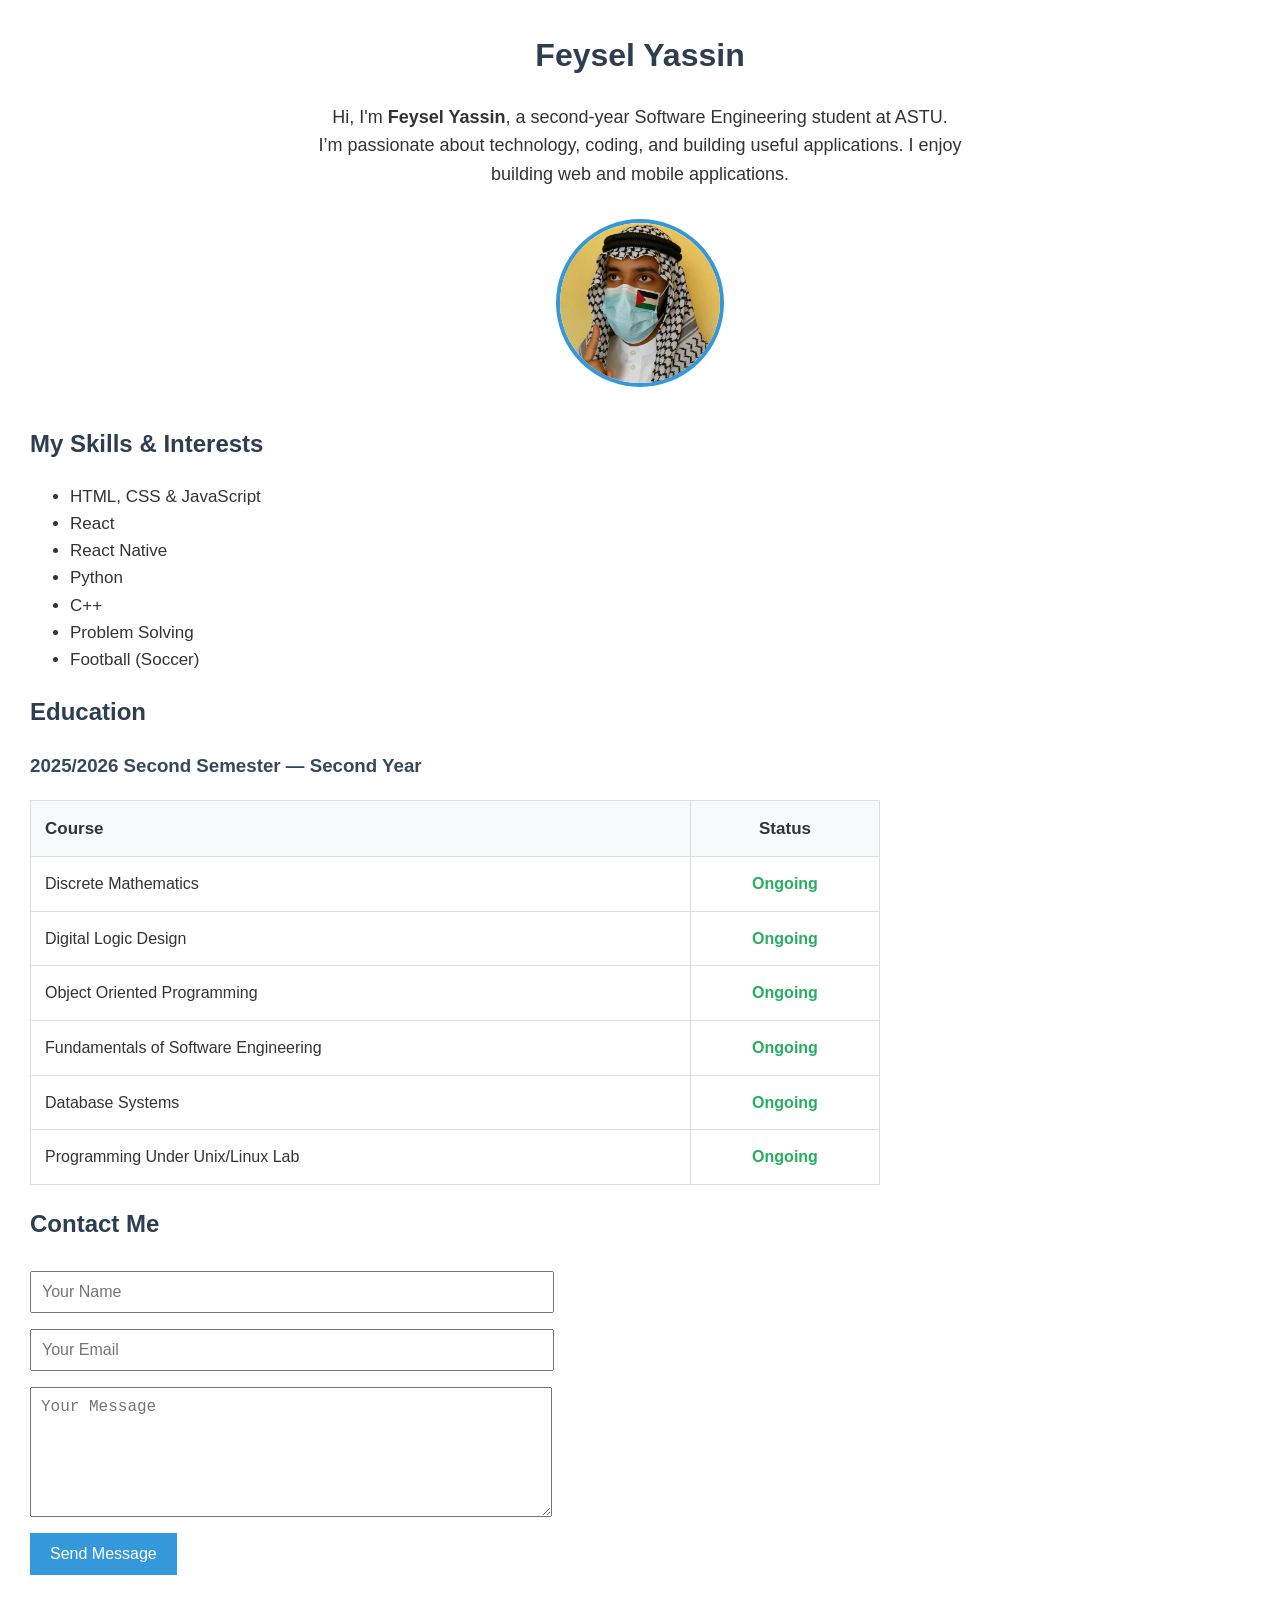
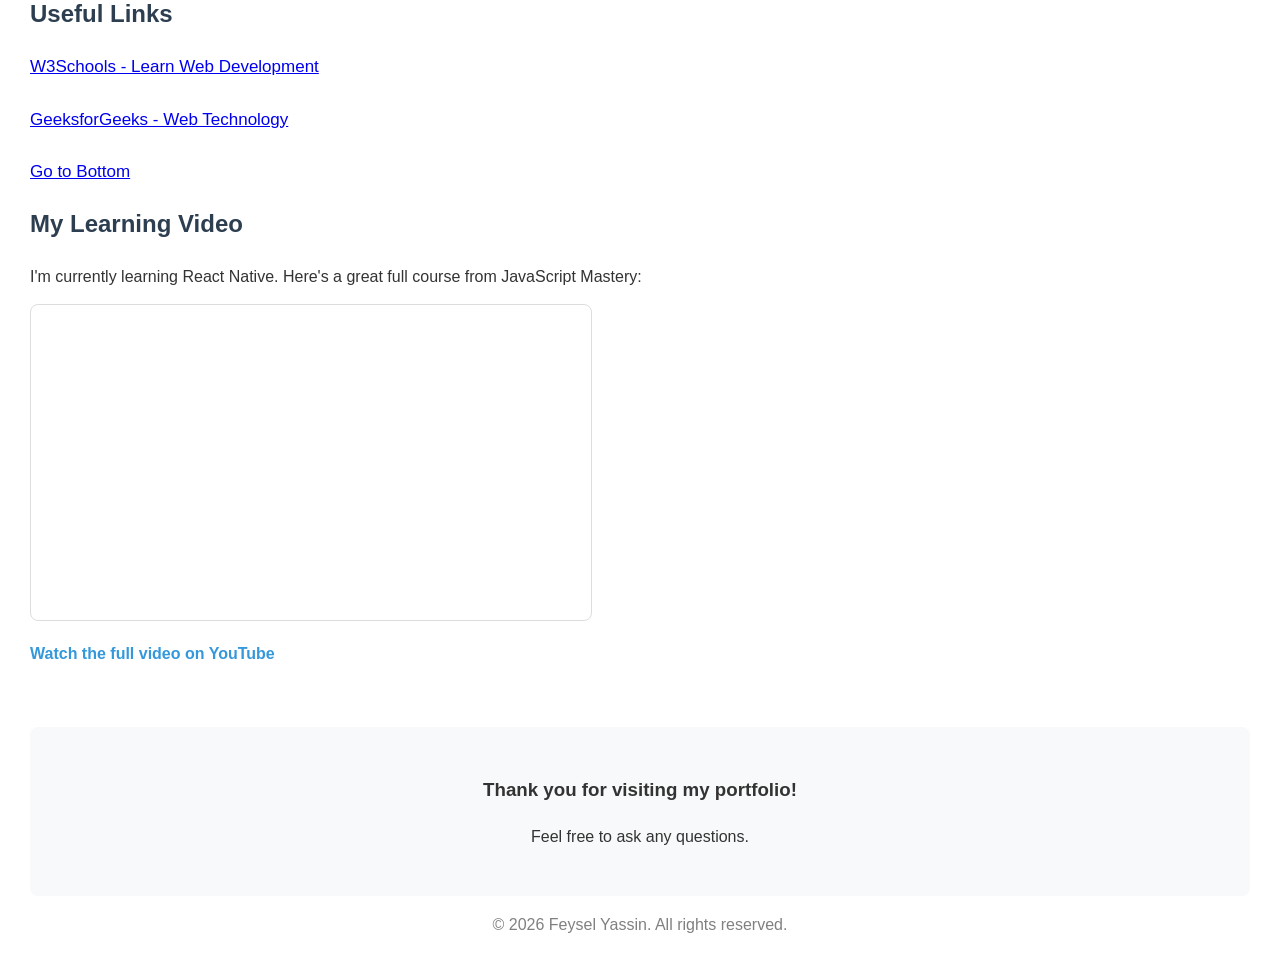
==== project1/index.html @ 8107d8c7 "first commit" ====
<!DOCTYPE html>
<html lang="en">
<head>
  <meta charset="UTF-8">
  <meta name="viewport" content="width=device-width, initial-scale=1.0">
  <title>Feysel Yassin | Portfolio</title>
</head>
<body style="font-family: Arial, sans-serif; margin: 30px; line-height: 1.6; color: #333;">

  <h1 style="text-align: center; color: #2c3e50;">Feysel Yassin</h1>

  <p style="font-size: 18px; text-align: center; max-width: 700px; margin: 20px auto;">
    Hi, I'm <strong>Feysel Yassin</strong>, a second-year Software Engineering student at ASTU.<br>
    I’m passionate about technology, coding, and building useful applications. 
    I enjoy building web and mobile applications.
  </p>

  <div style="text-align: center; margin: 30px 0;">
    <img src="feyyu.jpg" alt="Feysel Yassin" width="160" height="160" 
         style="border-radius: 50%; border: 4px solid #3498db;">
  </div>

  <h2 style="color: #2c3e50;">My Skills & Interests</h2>
  <ul style="font-size: 17px;">
    <li>HTML, CSS & JavaScript</li>
    <li>React</li>
    <li>React Native</li>
    <li>Python</li>
    <li>C++</li>
    <li>Problem Solving</li>
    <li>Football (Soccer)</li>
  </ul>


  <h2 style="color: #2c3e50;">Education</h2>
  <h3 style="color: #34495e;">2025/2026 Second Semester — Second Year</h3>

  <table border="1" cellpadding="12" cellspacing="0" 
         style="border-collapse: collapse; width: 100%; max-width: 850px; margin: 15px 0;">
    <thead>
      <tr style="background-color: #f8f9fa;">
        <th style="text-align: left; padding: 14px; border: 1px solid #ddd; font-size: 17px;">Course</th>
        <th style="text-align: center; padding: 14px; border: 1px solid #ddd; width: 160px; font-size: 17px;">Status</th>
      </tr>
    </thead>
    <tbody>
      <tr>
        <td style="padding: 14px; border: 1px solid #ddd;">Discrete Mathematics</td>
        <td style="padding: 14px; border: 1px solid #ddd; text-align: center; color: #27ae60; font-weight: bold;">Ongoing</td>
      </tr>
      <tr>
        <td style="padding: 14px; border: 1px solid #ddd;">Digital Logic Design</td>
        <td style="padding: 14px; border: 1px solid #ddd; text-align: center; color: #27ae60; font-weight: bold;">Ongoing</td>
      </tr>
      <tr>
        <td style="padding: 14px; border: 1px solid #ddd;">Object Oriented Programming</td>
        <td style="padding: 14px; border: 1px solid #ddd; text-align: center; color: #27ae60; font-weight: bold;">Ongoing</td>
      </tr>
      <tr>
        <td style="padding: 14px; border: 1px solid #ddd;">Fundamentals of Software Engineering</td>
        <td style="padding: 14px; border: 1px solid #ddd; text-align: center; color: #27ae60; font-weight: bold;">Ongoing</td>
      </tr>
      <tr>
        <td style="padding: 14px; border: 1px solid #ddd;">Database Systems</td>
        <td style="padding: 14px; border: 1px solid #ddd; text-align: center; color: #27ae60; font-weight: bold;">Ongoing</td>
      </tr>
      <tr>
        <td style="padding: 14px; border: 1px solid #ddd;">Programming Under Unix/Linux Lab</td>
        <td style="padding: 14px; border: 1px solid #ddd; text-align: center; color: #27ae60; font-weight: bold;">Ongoing</td>
      </tr>
    </tbody>
  </table>

  <h2 style="color: #2c3e50;">Contact Me</h2>
  <form style="max-width: 500px;">
    <input type="text" placeholder="Your Name" required 
           style="width: 100%; padding: 10px; margin: 8px 0; font-size: 16px; outline: none;">
    <input type="email" placeholder="Your Email" required 
           style="width: 100%; padding: 10px; margin: 8px 0; font-size: 16px; outline: none;">
    <textarea placeholder="Your Message" rows="6" 
              style="width: 100%; padding: 10px; margin: 8px 0; font-size: 16px; outline: none;"></textarea>
    <button type="submit" 
            style="background-color: #3498db; color: white; padding: 12px 20px; border: none; font-size: 16px; cursor: pointer;">
      Send Message
    </button>
  </form>

  <h2 style="color: #2c3e50;">Useful Links</h2>
  <p>
    <a href="https://www.w3schools.com" target="_blank" style="font-size: 17px;">W3Schools - Learn Web Development</a><br><br>

     <a href="
    https://www.geeksforgeeks.org/web-tech/web-technology/" target="_blank" style="font-size: 17px;">GeeksforGeeks - Web Technology</a><br><br>

    <a href="#bottom" style="font-size: 17px;">Go to Bottom</a>
  </p>

    <h2 style="color: #2c3e50;">My Learning Video</h2>
  <p style="font-size: 16px; margin-bottom: 15px;">
    I'm currently learning React Native. Here's a great full course from JavaScript Mastery:
  </p>
  
  <iframe width="560" 
          height="315" 
          src="https://www.youtube.com/embed/4nVoLX2taFg" 
          title="React Native Full Course 2026 - JavaScript Mastery" 
          frameborder="0" 
          allow="accelerometer; autoplay; clipboard-write; encrypted-media; gyroscope; picture-in-picture" 
          allowfullscreen 
          style="max-width: 100%; border: 1px solid #ddd; border-radius: 8px;">
  </iframe>

  <p style="margin-top: 12px;">
    <a href="https://www.youtube.com/watch?v=4nVoLX2taFg" target="_blank" 
       style="color: #3498db; font-weight: bold; text-decoration: none;">
        Watch the full video on YouTube
    </a>
  </p>

  <div id="bottom" style="margin-top: 60px; padding: 30px; text-align: center; background-color: #f8f9fa; border-radius: 8px;">
    <h3>Thank you for visiting my portfolio!</h3>
    <p>Feel free to ask any questions.</p>
  </div>
<footer>
  <p style="color:gray; text-align: center;">&copy; 2026 Feysel Yassin. All rights reserved.</p>
</footer>
</body>
</html>
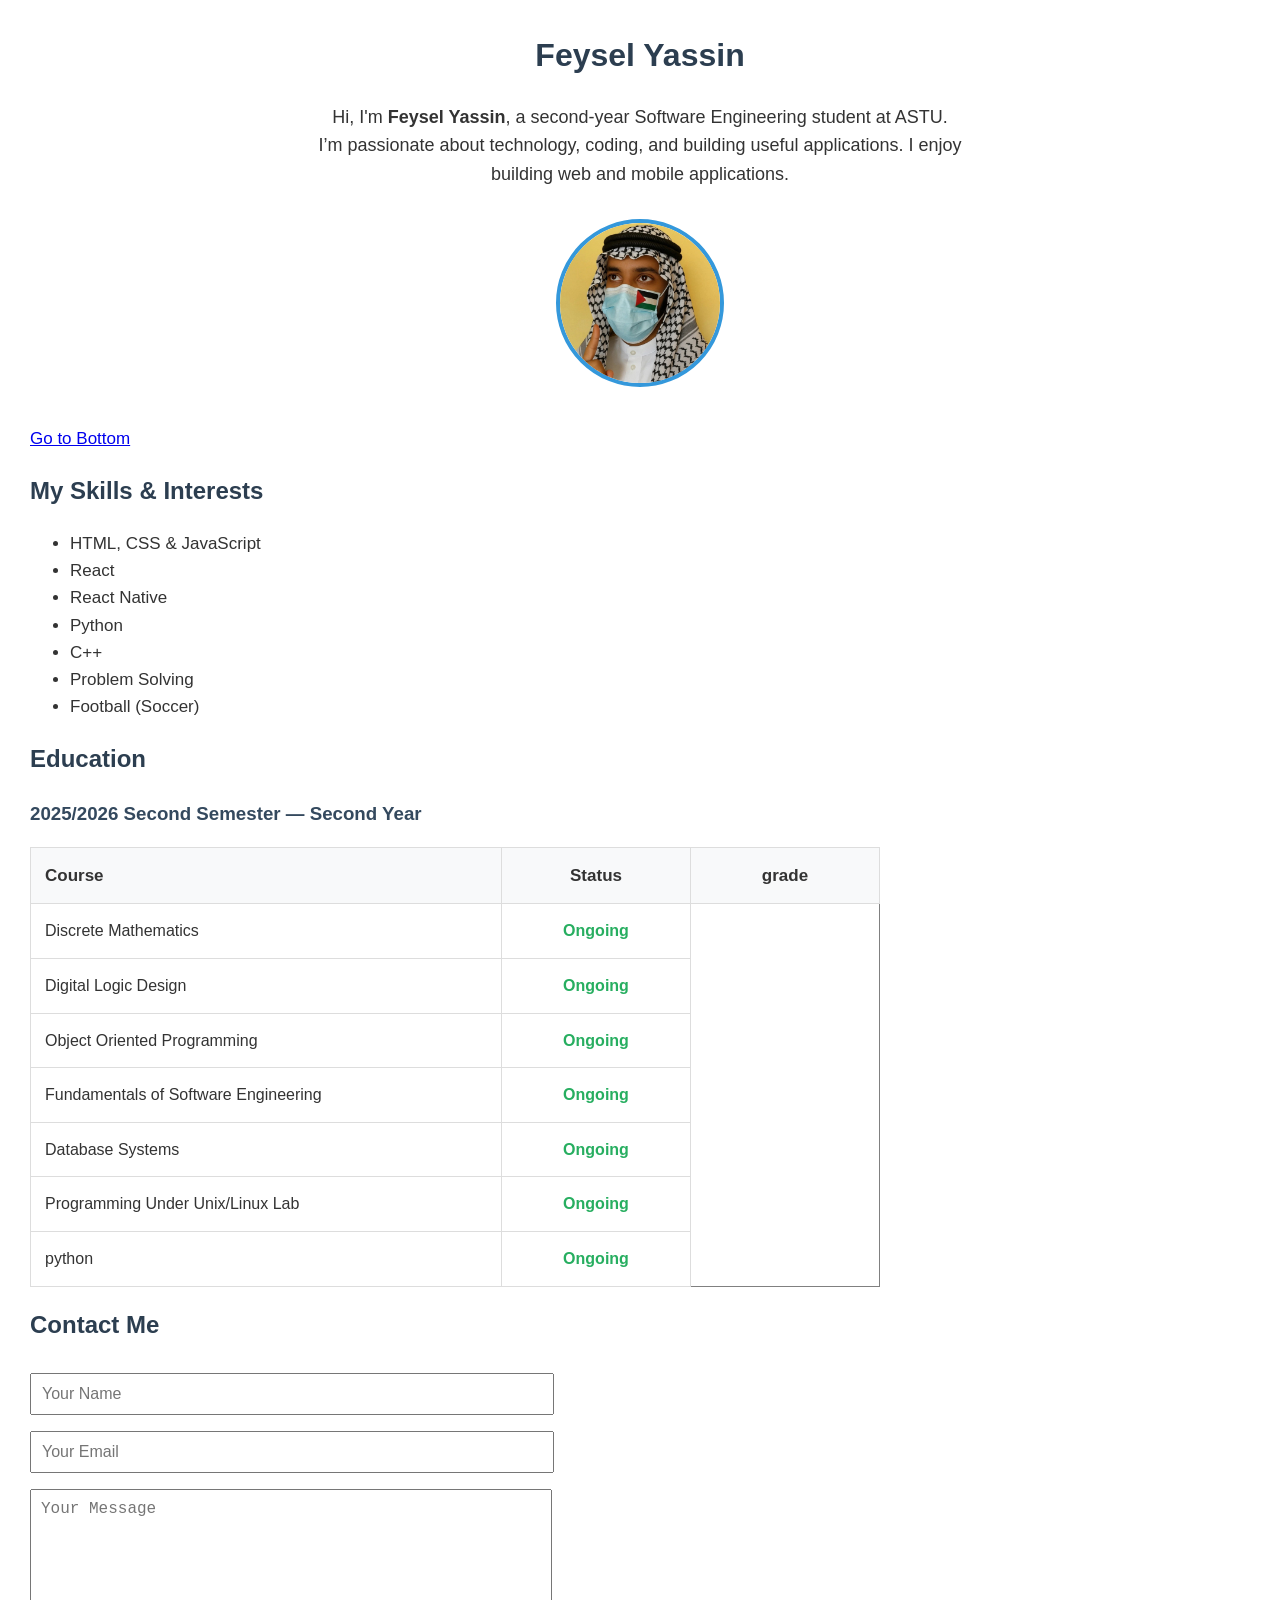
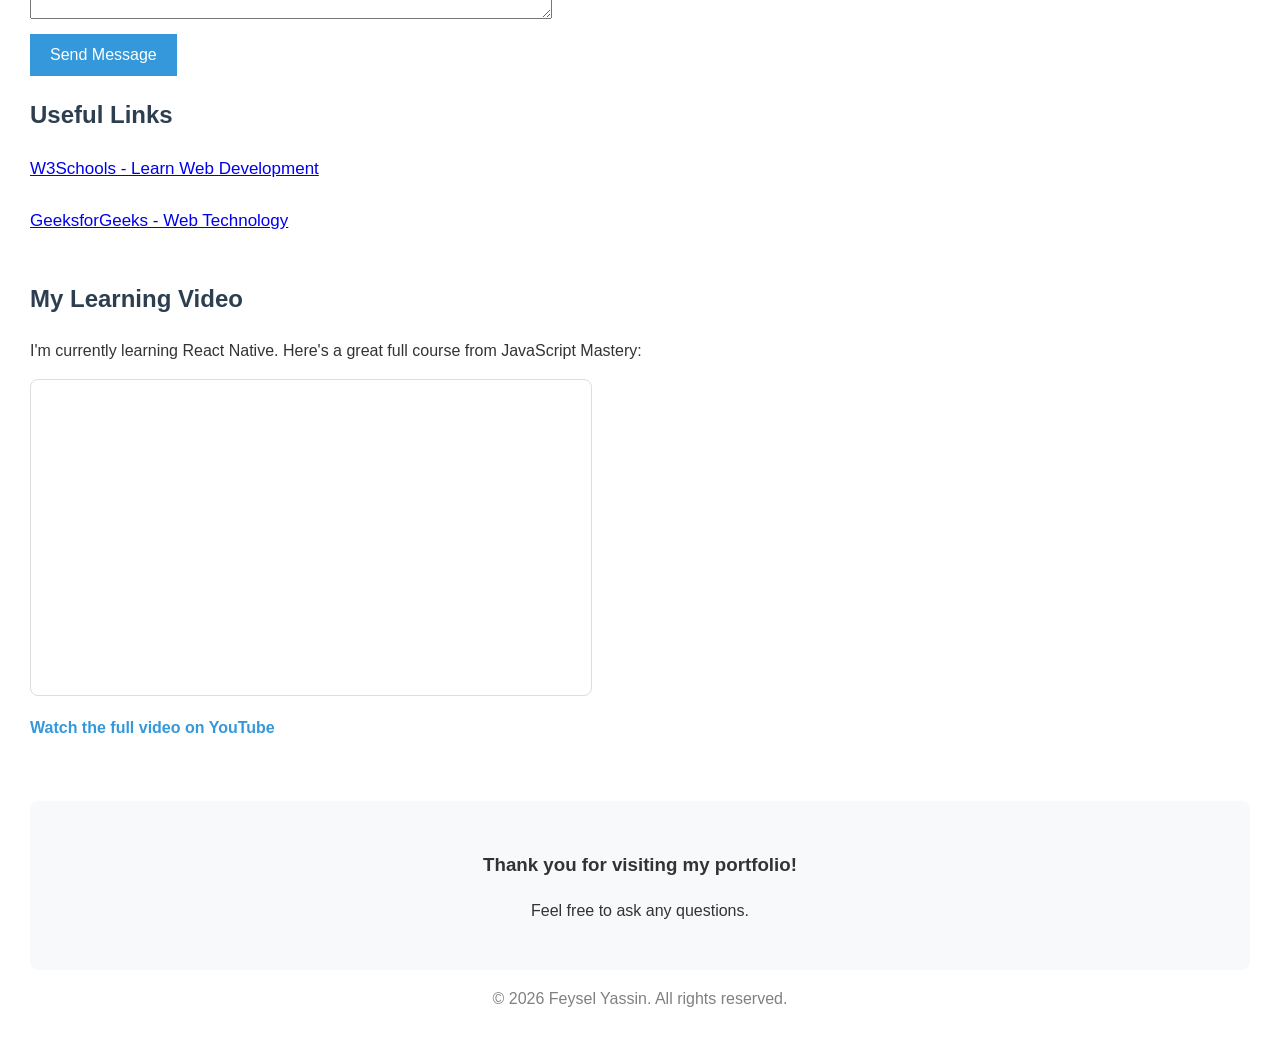
==== commit 66784ec5: "adding project3" ====
--- a/project1/index.html
+++ b/project1/index.html
@@ -20,6 +20,8 @@
          style="border-radius: 50%; border: 4px solid #3498db;">
   </div>
 
+ <a href="#bottom" style="font-size: 17px;">Go to Bottom</a>
+
   <h2 style="color: #2c3e50;">My Skills & Interests</h2>
   <ul style="font-size: 17px;">
     <li>HTML, CSS & JavaScript</li>
@@ -41,6 +43,8 @@
       <tr style="background-color: #f8f9fa;">
         <th style="text-align: left; padding: 14px; border: 1px solid #ddd; font-size: 17px;">Course</th>
         <th style="text-align: center; padding: 14px; border: 1px solid #ddd; width: 160px; font-size: 17px;">Status</th>
+
+                <th style="text-align: center; padding: 14px; border: 1px solid #ddd; width: 160px; font-size: 17px;">grade</th>
       </tr>
     </thead>
     <tbody>
@@ -68,6 +72,12 @@
         <td style="padding: 14px; border: 1px solid #ddd;">Programming Under Unix/Linux Lab</td>
         <td style="padding: 14px; border: 1px solid #ddd; text-align: center; color: #27ae60; font-weight: bold;">Ongoing</td>
       </tr>
+ <tr>
+        <td style="padding: 14px; border: 1px solid #ddd;">python</td>
+        <td style="padding: 14px; border: 1px solid #ddd; text-align: center; color: #27ae60; font-weight: bold;">Ongoing</td>
+      </tr>
+
+
     </tbody>
   </table>
 
@@ -92,7 +102,7 @@
      <a href="
     https://www.geeksforgeeks.org/web-tech/web-technology/" target="_blank" style="font-size: 17px;">GeeksforGeeks - Web Technology</a><br><br>
 
-    <a href="#bottom" style="font-size: 17px;">Go to Bottom</a>
+   
   </p>
 
     <h2 style="color: #2c3e50;">My Learning Video</h2>
